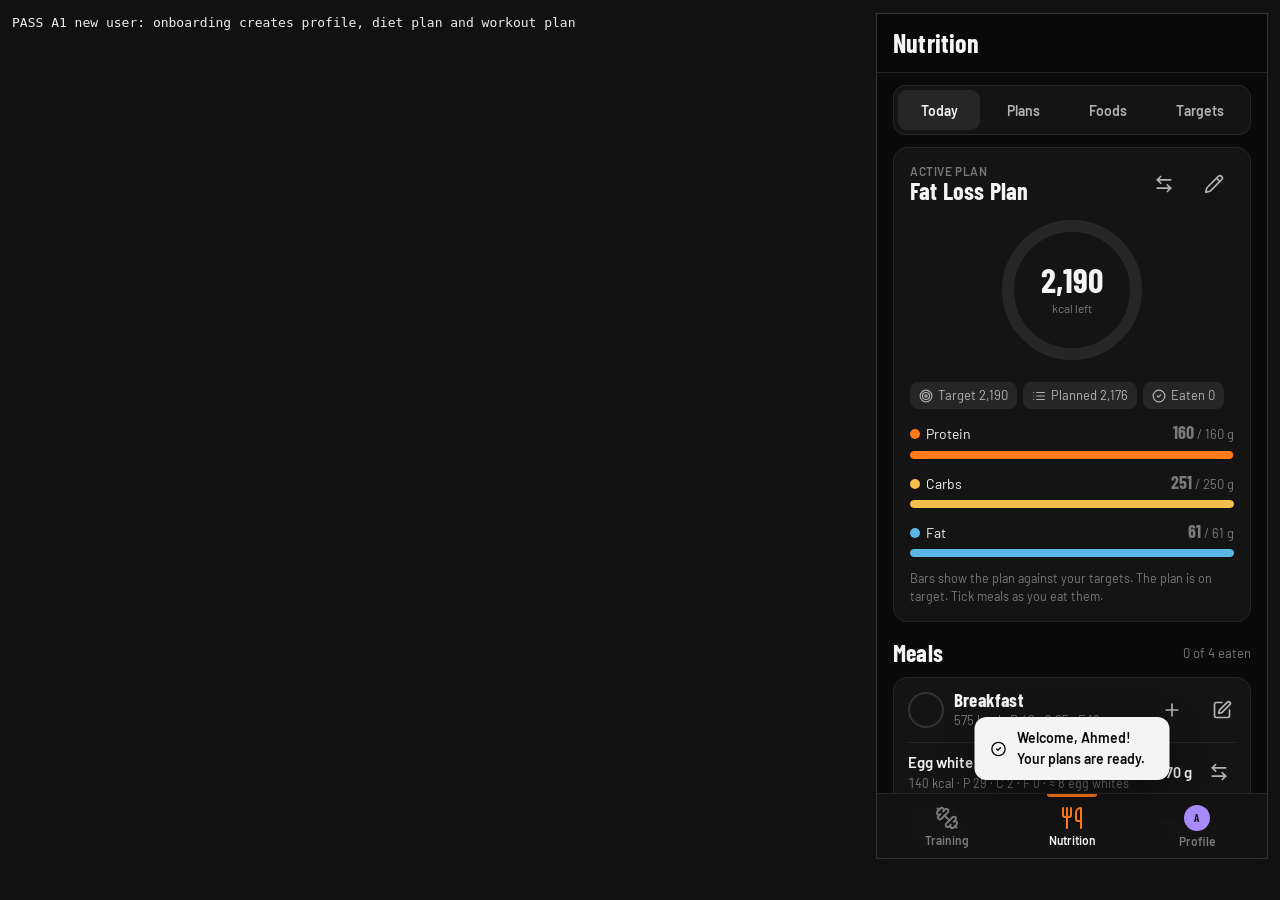
==== tests/e2e.html @ 48f354eb "Redesign: profiles, training & workouts, nutrition & meal planning - Multiple profiles on one device" ====
<!doctype html>
<html lang="en"><head><meta charset="utf-8"><title>Running e2e…</title>
<style>body{font:13px/1.5 ui-monospace,Menlo,monospace;margin:12px;background:#111;color:#eee}iframe{width:390px;height:844px;border:1px solid #333;float:right}body[data-done=pass] #out{color:#7ddc7d}body[data-done=fail] #out{color:#ff8a7a}</style></head>
<body><iframe id="app" title="app"></iframe><pre id="out">Running…</pre>
<script type="module">
// End-to-end user flows from the brief (A–G), driven against the real app in an iframe.
const fr = document.getElementById("app"), out = document.getElementById("out"), log = [];
const sleep = ms => new Promise(r => setTimeout(r, ms));
let errors = [];
const W = () => fr.contentWindow, D = () => fr.contentDocument;
async function load(hash = "") {
  fr.src = "/?t=" + Date.now() + hash;   // new query string forces a full reload (a hash-only change wouldn't)
  await new Promise(r => fr.onload = r);
  W().addEventListener("error", e => errors.push(e.message));
  W().addEventListener("unhandledrejection", e => errors.push(String(e.reason && e.reason.message || e.reason)));
  await until(() => D().querySelector("#view"), "app rendered");
}
async function until(fn, what, ms = 4000) { const t = Date.now(); while (Date.now() - t < ms) { try { const v = fn(); if (v) return v; } catch (e) {} await sleep(30); } throw new Error("timeout: " + what); }
const $ = s => D().querySelector(s), $$ = s => [...D().querySelectorAll(s)];
async function click(sel, what) { const el = typeof sel === "string" ? await until(() => $(sel), what || sel) : sel; el.click(); await sleep(60); return el; }
async function clickText(sel, text) { const el = await until(() => $$(sel).find(e => e.textContent.trim().includes(text)), `${sel} "${text}"`); el.click(); await sleep(60); return el; }
async function type(sel, val) { const el = await until(() => $(sel), sel); el.value = val; el.dispatchEvent(new Event("input", {bubbles: true})); el.dispatchEvent(new Event("change", {bubbles: true})); await sleep(30); }
const dlg = () => $$("dialog[open]").pop();
const inDlg = s => dlg() && dlg().querySelector(s);
const db = () => JSON.parse(localStorage.getItem("mangafit.db"));
const active = () => { const d = db(); return d.profiles[d.activeProfileId]; };
const ok = (c, m) => { if (!c) throw new Error(m); };
async function step(name, fn) { try { await fn(); if (errors.length) throw new Error("JS error: " + errors.join(" | ")); log.push("PASS " + name); } catch (e) { log.push("FAIL " + name + " — " + e.message); errors = []; } out.textContent = log.join("\n"); document.title = "RUNNING ¦ " + log.join(" ¦ "); }

async function onboard(name, age, {sex = "male", h = 178, w = 80, tpl = "upperlower"} = {}) {
  await load("#/new");
  await type("#nm", name); await type("#ag", age); if (sex === "female") await click('[data-k="sex"][data-v="female"]');
  await click('button[type=submit]');
  if ($("#oberr") && $("#oberr").textContent) return $("#oberr").textContent;
  await type("#hc", h); await type("#wk", w); await click('button[type=submit]');
  await click('[data-k="activity"][data-v="moderate"]'); await click('button[type=submit]');
  await click('[data-k="goal"][data-v="lose"]'); await click('button[type=submit]');
  await click('[data-mpd="4"]'); await click('button[type=submit]');
  await click('[data-multi="preferred"][data-v="chicken_breast_c"]'); await click('[data-multi="preferred"][data-v="rice_white_c"]'); await click('[data-multi="allergies"][data-v="treenut"]');
  await click('button[type=submit]');
  await click(`[data-tpl="${tpl}"]`); await click('button[type=submit]');
  await until(() => location && fr.contentWindow.location.hash.startsWith("#/nutrition"), "landed on nutrition");
  return "";
}

localStorage.clear();

await step("A1 new user: onboarding creates profile, diet plan and workout plan", async () => {
  const err = await onboard("Ahmed", 30); ok(!err, err);
  const p = active(); ok(p.name === "Ahmed" && p.age === 30 && p.heightCm === 178, "profile fields");
  ok(Object.keys(p.nutrition.plans).length === 1 && p.nutrition.plans[p.nutrition.activePlanId].meals.length === 4, "diet plan with 4 meals");
  ok(p.training.plans[p.training.activePlanId].name === "Upper / Lower", "workout plan from template");
  ok(p.allergies.includes("treenut") && p.preferred.includes("chicken_breast_c"), "preferences saved");
  const ids = Object.values(p.nutrition.plans)[0].meals.flatMap(m => m.items.map(i => i.foodId));
  ok(!ids.some(id => ["almonds", "walnuts", "cashews", "pistachios", "almond_butter", "almond_milk", "granola"].includes(id)), "no tree nuts generated");
  await until(() => $(".ring"), "dashboard ring");
});
await step("A2 reopen: data persists and lands on the profile picker", async () => {
  await load("#/profiles");
  ok($$(".pcard").length === 1 && $(".pcard.active"), "active profile card shown");
  await click("[data-open]"); await until(() => $(".exc") || $(".dayb"), "workout screen");
  ok(active().name === "Ahmed", "same profile");
});
await step("G duplicate profiles: same name+age blocked, case-insensitive", async () => {
  const err = await onboard("  AHMED ", 30); ok(/already exists/.test(err), "blocked: " + err);
  ok(Object.keys(db().profiles).length === 1, "still one profile");
  const e2 = await onboard("Ahmed", 31); ok(!e2, "same name, different age allowed");
  const e3 = await onboard("Omar", 30); ok(!e3, "different name, same age allowed");
  ok(Object.keys(db().profiles).length === 3, "three profiles");
});
await step("F switch profiles: data stays isolated", async () => {
  const d = db(), ahmed = Object.values(d.profiles).find(p => p.name === "Ahmed" && p.age === 30), omar = Object.values(d.profiles).find(p => p.name === "Omar");
  const before = JSON.stringify(ahmed.nutrition);
  await load("#/profiles"); ok($$(".pcard").length === 3, "all profiles listed");
  await click(`[data-open="${omar.id}"]`); await load("#/training/progress");
  await type("#wkg", "91.5"); await click("#wf button[type=submit]");
  ok(active().id === omar.id && active().weights.some(w => w.kg === 91.5), "Omar's weight saved");
  await load("#/me"); await click(`[data-switch="${ahmed.id}"]`);
  ok(active().id === ahmed.id, "switched back");
  const a2 = db().profiles[ahmed.id]; ok(!a2.weights.some(w => w.kg === 91.5), "Ahmed's weights unchanged"); ok(JSON.stringify(a2.nutrition) === before, "Ahmed's nutrition unchanged");
});
await step("C multiple diet plans: create, duplicate, switch — others unchanged", async () => {
  await load("#/nutrition/plans");
  await click('[data-a="new"]'); await click(inDlg('[data-g="gain"]')); await type("dialog[open] #npn", "Bulk Plan"); await click(inDlg("[data-ok]"));
  await until(() => Object.values(active().nutrition.plans).some(p => p.name === "Bulk Plan"), "plan created");
  const p = active(), cut = Object.values(p.nutrition.plans).find(x => x.name === "Fat Loss Plan"), bulk = Object.values(p.nutrition.plans).find(x => x.name === "Bulk Plan");
  ok(bulk.goal === "gain" && bulk.meals.length === 4, "generated bulk plan");
  ok(p.nutrition.activePlanId === cut.id, "creating didn't change active plan");
  const cutBefore = JSON.stringify(cut);
  await load("#/nutrition/plans"); await click(`[data-plan="${bulk.id}"] [data-a="activate"]`);
  ok(active().nutrition.activePlanId === bulk.id, "bulk active"); ok(JSON.stringify(active().nutrition.plans[cut.id]) === cutBefore, "cut plan unchanged");
  await click(`[data-plan="${cut.id}"] [data-a="dup"]`);
  ok(Object.keys(active().nutrition.plans).length === 3, "duplicated");
});
await step("D replace food: two options, only that item changes, totals update", async () => {
  await load("#/nutrition/today");
  const plan0 = active().nutrition.plans[active().nutrition.activePlanId], meal = plan0.meals[1], target = meal.items.find(i => i.foodId !== "broccoli_c" && i.foodId !== "cucumber") || meal.items[0];
  const others = JSON.stringify(meal.items.filter(i => i.id !== target.id)), otherMeals = JSON.stringify(plan0.meals.filter(m => m.id !== meal.id));
  await click(`[data-meal="${meal.id}"] [data-item="${target.id}"] [data-a="replace"]`);
  await until(() => inDlg("[data-pick]"), "options");
  ok(dlg().querySelectorAll("[data-pick]").length === 2, "two alternatives");
  await click(inDlg('[data-pick="0"]'));
  const plan1 = active().nutrition.plans[plan0.id], m1 = plan1.meals.find(m => m.id === meal.id), t1 = m1.items.find(i => i.id === target.id);
  ok(t1.foodId !== target.foodId, "food replaced"); ok(JSON.stringify(m1.items.filter(i => i.id !== target.id)) === others, "other items untouched");
  ok(JSON.stringify(plan1.meals.filter(m => m.id !== meal.id)) === otherMeals, "other meals untouched");
  await until(() => $(`[data-item="${target.id}"] .title`) && !$(`[data-item="${target.id}"] .title`).textContent.includes("Unknown"), "re-rendered");
});
await step("Meal editor: quantity change, ml↔L unit conversion, add food, remove", async () => {
  await load("#/nutrition/today");
  const plan = active().nutrition.plans[active().nutrition.activePlanId], meal = plan.meals[0];
  await click(`[data-meal="${meal.id}"] [data-a="edit"]`);
  const row = await until(() => inDlg("[data-item]"), "edit rows");
  const inp = row.querySelector(".q"); inp.value = 123; inp.dispatchEvent(new Event("input", {bubbles: true})); await sleep(500);
  ok(active().nutrition.plans[plan.id].meals[0].items.find(i => i.id === row.dataset.item).qty === 123, "qty saved");
  await click(inDlg("[data-add]"));
  await type("dialog[open] #fq", "milk 2"); await click(await until(() => inDlg('[data-food="milk_2"]'), "milk result"));
  ok(inDlg("#au").value === "ml", "liquid defaults to ml");
  const au = inDlg("#au"); au.value = "L"; au.dispatchEvent(new Event("change", {bubbles: true})); await sleep(50);
  ok(Math.abs(parseFloat(inDlg("#aq").value) - 0.25) < 1e-9, "250 ml shown as 0.25 L");
  await click(inDlg('[data-a="add"]'));
  const it = active().nutrition.plans[plan.id].meals[0].items.find(i => i.foodId === "milk_2"); ok(it && it.unit === "L" && it.qty === 0.25, "milk added in litres");
  ok(dlg() && dlg().querySelector(`[data-item="${it.id}"]`), "editor list refreshed");
  await click(dlg().querySelector(`[data-item="${it.id}"] [data-a="rm"]`));
  ok(!active().nutrition.plans[plan.id].meals[0].items.some(i => i.id === it.id), "removed");
  await click(inDlg("[data-close]"));
});
await step("Custom food + favourites", async () => {
  await load("#/nutrition/foods"); await click('[data-a="custom"]');
  await type("dialog[open] #cn", "Protein bar X"); await type("dialog[open] #ck", "380"); await type("dialog[open] #cp", "30"); await type("dialog[open] #cc", "40"); await type("dialog[open] #cfa", "11");
  await click(inDlg("[data-ok]"));
  const cf = Object.values(active().nutrition.customFoods)[0]; ok(cf && cf.name === "Protein bar X" && cf.role === "carb", "custom saved");
  await until(() => $(`[data-food="${cf.id}"]`), "listed in My foods"); await click(`[data-fav="${cf.id}"]`);
  ok(active().nutrition.favorites.includes(cf.id), "favourited");
});
await step("E replace exercise: two alternatives, only that slot changes", async () => {
  await load("#/training/workout");
  const plan = active().training.plans[active().training.activePlanId], day = plan.days[0], slot = day.exercises[0];
  const rest = JSON.stringify(plan.days.map(d => (d.exercises || []).filter(e => e.id !== slot.id)));
  await click(`.exc[data-slot="${slot.id}"] [data-a="replace"]`);
  await until(() => inDlg("[data-pick]"), "alternatives");
  ok(dlg().querySelectorAll("[data-pick]").length === 2, "two alternatives");
  const pick = inDlg("[data-pick]").dataset.pick; await click(inDlg("[data-pick]"));
  const p2 = active().training.plans[plan.id], s2 = p2.days[0].exercises.find(e => e.id === slot.id);
  ok(s2.exId === pick && s2.exId !== slot.exId, "replaced"); ok(s2.sets === slot.sets && s2.reps === slot.reps, "volume kept");
  ok(JSON.stringify(p2.days.map(d => (d.exercises || []).filter(e => e.id !== slot.id))) === rest, "rest of plan unchanged");
});
await step("Workout logging: log sets, done state, progress", async () => {
  await load("#/training/workout");
  const plan = active().training.plans[active().training.activePlanId], slot = plan.days[0].exercises[1];
  for (let s = 1; s <= slot.sets; s++) {
    const row = await until(() => $(`.exc[data-slot="${slot.id}"] [data-set="${s}"]`)?.closest(".setrow"), "set row " + s);
    row.querySelector("[name=kg]").value = 60; row.querySelector("[name=reps]").value = 8; await click(row.querySelector(".ck"));
  }
  ok(active().training.logs.filter(l => l.ex === slot.exId && l.s > 0).length === slot.sets, "sets logged");
  await until(() => $(`.exc.done[data-slot="${slot.id}"]`), "marked done");
  await click(`.exc[data-slot="${slot.id}"] [data-a="unlock"]`); await until(() => $(`.exc[data-slot="${slot.id}"] .setrow`), "unlocked for editing");
  D().querySelector("#rest [data-t=skip]")?.click();
  await load("#/training/progress"); await until(() => $("#lchart svg"), "strength chart");
});
await step("Workout plans: duplicate is independent, rename, delete with confirm", async () => {
  await load("#/training/plans");
  const pl = active().training.plans[active().training.activePlanId];
  await click(`[data-plan="${pl.id}"] [data-a="dup"]`);
  const copy = Object.values(active().training.plans).find(x => x.id !== pl.id); ok(copy && copy.name.includes("copy"), "copy made");
  await click(`[data-plan="${copy.id}"] [data-a="edit"]`); await until(() => $("#days"), "editor");
  const s0 = copy.days[0].exercises[0]; await click(`[data-slot="${s0.id}"] [data-a="s+"]`);
  ok(active().training.plans[copy.id].days[0].exercises[0].sets === s0.sets + 1, "copy edited"); ok(active().training.plans[pl.id].days[0].exercises[0].sets === pl.days[0].exercises[0].sets, "original untouched");
  await load("#/training/plans"); await click(`[data-plan="${copy.id}"] [data-a="del"]`); await click(inDlg('[data-v="1"]'));
  ok(!active().training.plans[copy.id], "deleted"); ok(active().training.plans[pl.id], "original kept");
});
await step("Library: search, filter, detail sheet", async () => {
  await load("#/training/library"); await type("#lq", "bench"); await until(() => $$("#lres [data-ex]").length > 2, "results");
  await click('[data-group="chest"]'); await click("#lres [data-ex]"); await until(() => inDlg(".steps-list"), "detail");
});
await step("Profile edit: duplicate blocked on rename, valid edit recalculates", async () => {
  await load("#/edit"); await type("#nm", "omar"); await click('button[type=submit]');
  ok(/already exists/.test($("#oberr").textContent), "rename to existing name+age blocked");
});
await step("Migration from the old app (v1 keys)", async () => {
  localStorage.clear();
  localStorage.setItem("recompUser", JSON.stringify({name: "Mohamed", age: 28, prog: "fullbody"}));
  localStorage.setItem("recompMacros", JSON.stringify({kg: "80", cm: "178", sex: "m", act: "1.55", goal: "recomp"}));
  localStorage.setItem("recompProgress:mohamed", JSON.stringify({w: [{d: "2026-10-01", kg: 81}], l: [{d: "2026-10-02", ex: "Flat Bench Press", kg: 70, reps: 6, s: 1}], goal: 78}));
  await load("#/training/workout"); await until(() => $(".dayb"), "workout loaded");
  const p = active(); ok(p.name === "Mohamed" && p.training.plans[p.training.activePlanId].name === "Full Body", "old program became a plan");
  ok(Object.keys(p.nutrition.plans).length === 1, "diet plan generated"); ok(p.training.logs.length === 1, "old sets kept");
});

const pass = log.filter(l => l.startsWith("PASS")).length;
out.textContent = log.join("\n") + `\n\n${pass}/${log.length} flows passed`;
document.title = `DONE ${pass}/${log.length} ¦ ` + log.join(" ¦ ");
document.body.dataset.done = pass === log.length ? "pass" : "fail";
</script></body></html>
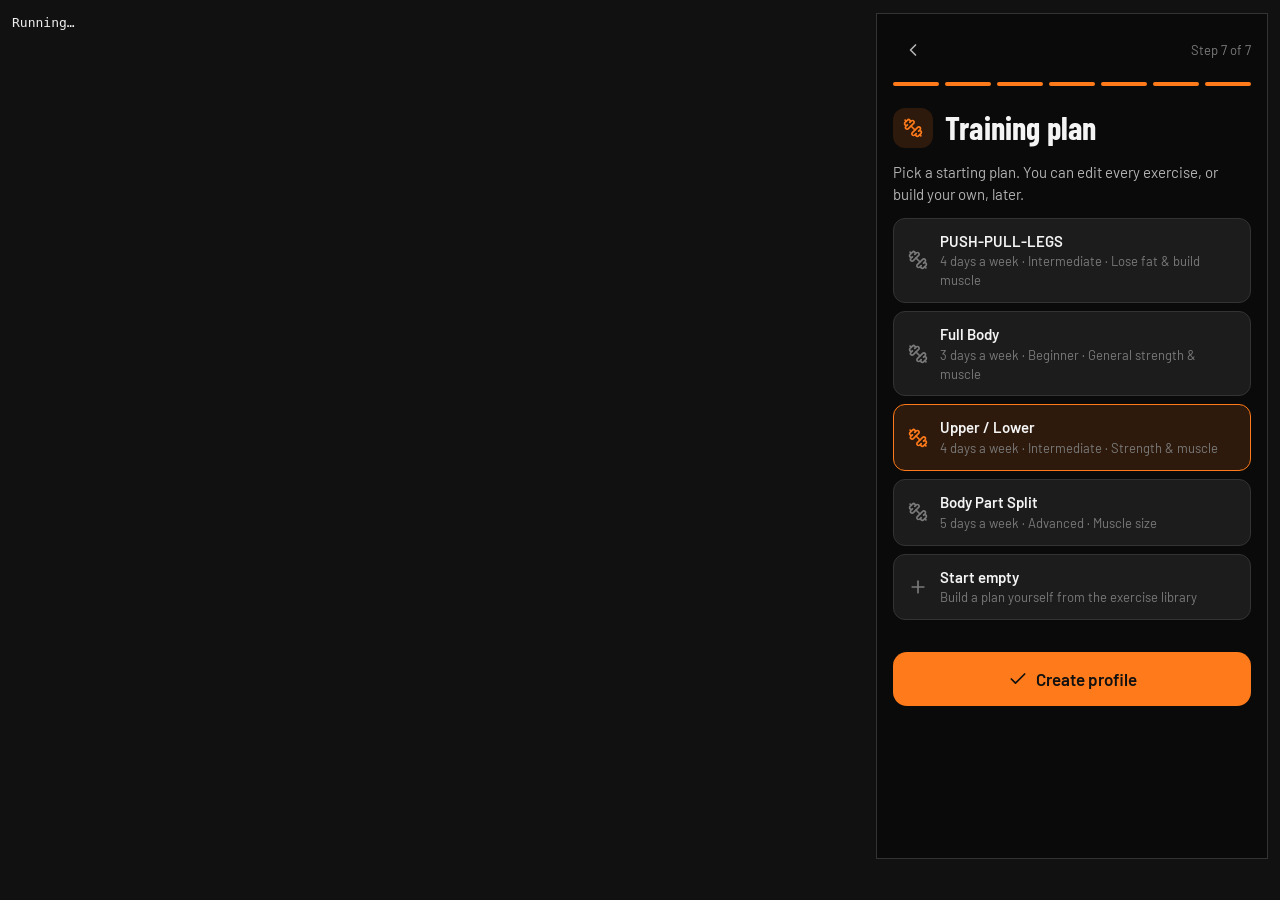
==== commit 774859d7: "Unified food preferences: one like/neutral/dislike state per food - Replace separate liked/disliked " ====
--- a/tests/e2e.html
+++ b/tests/e2e.html
@@ -36,7 +36,10 @@
   await click('[data-k="activity"][data-v="moderate"]'); await click('button[type=submit]');
   await click('[data-k="goal"][data-v="lose"]'); await click('button[type=submit]');
   await click('[data-mpd="4"]'); await click('button[type=submit]');
-  await click('[data-multi="preferred"][data-v="chicken_breast_c"]'); await click('[data-multi="preferred"][data-v="rice_white_c"]'); await click('[data-multi="allergies"][data-v="treenut"]');
+  await click('[data-multi="allergies"][data-v="treenut"]');
+  await click('.pref-row[data-id="chicken_breast_c"] [data-s="like"]'); await click('.pref-row[data-id="rice_white_c"] [data-s="like"]');
+  await click('.pref-row[data-id="egg"] [data-s="like"]'); await click('.pref-row[data-id="egg"] [data-s="dislike"]');   // like → dislike replaces
+  ok($('.pref-row[data-id="almonds"] [data-s="like"]').disabled, "can't like a food you're allergic to");
   await click('button[type=submit]');
   await click(`[data-tpl="${tpl}"]`); await click('button[type=submit]');
   await until(() => location && fr.contentWindow.location.hash.startsWith("#/nutrition"), "landed on nutrition");
@@ -50,7 +53,8 @@
   const p = active(); ok(p.name === "Ahmed" && p.age === 30 && p.heightCm === 178, "profile fields");
   ok(Object.keys(p.nutrition.plans).length === 1 && p.nutrition.plans[p.nutrition.activePlanId].meals.length === 4, "diet plan with 4 meals");
   ok(p.training.plans[p.training.activePlanId].name === "Upper / Lower", "workout plan from template");
-  ok(p.allergies.includes("treenut") && p.preferred.includes("chicken_breast_c"), "preferences saved");
+  ok(p.allergies.includes("treenut") && p.foodPrefs.chicken_breast_c === "like" && p.foodPrefs.egg === "dislike", "preferences saved");
+  ok(!Object.values(p.nutrition.plans)[0].meals.some(m => m.items.some(i => i.foodId === "egg")), "disliked egg not in generated plan");
   const ids = Object.values(p.nutrition.plans)[0].meals.flatMap(m => m.items.map(i => i.foodId));
   ok(!ids.some(id => ["almonds", "walnuts", "cashews", "pistachios", "almond_butter", "almond_milk", "granola"].includes(id)), "no tree nuts generated");
   await until(() => $(".ring"), "dashboard ring");
@@ -176,6 +180,21 @@
   await load("#/edit"); await type("#nm", "omar"); await click('button[type=submit]');
   ok(/already exists/.test($("#oberr").textContent), "rename to existing name+age blocked");
 });
+await step("Food Preferences page: search, filter, three states, reset + undo, isolated per profile", async () => {
+  await load("#/prefs"); await until(() => $(".pref-row"), "rows");
+  await type("#pq", "salm"); ok($$(".pref-row").every(r => /salm/i.test(r.textContent)), "search filters");
+  await click('.pref-row[data-id="salmon_c"] [data-s="like"]'); ok(active().foodPrefs.salmon_c === "like", "saved immediately");
+  await click('.pref-row[data-id="salmon_c"] [data-s="dislike"]'); ok(active().foodPrefs.salmon_c === "dislike", "replaced");
+  ok($('.pref-row[data-id="salmon_c"] [data-s="like"]').getAttribute("aria-checked") === "false", "UI shows one state");
+  await click('.pref-row[data-id="salmon_c"] [data-s="neutral"]'); ok(!("salmon_c" in active().foodPrefs), "neutral clears");
+  await type("#pq", ""); await click('[data-filter="like"]'); ok($$(".pref-row").every(r => r.dataset.state === "like") && $$(".pref-row").length >= 2, "liked filter");
+  await click('[data-cat="grains"]'); ok($$(".pref-row").every(r => r.dataset.state === "like"), "filter + category combine");
+  const before = JSON.stringify(active().foodPrefs);
+  await click("[data-reset]"); ok(Object.keys(active().foodPrefs).length === 0, "reset");
+  D().querySelector("#toast button").click(); await sleep(80); ok(JSON.stringify(active().foodPrefs) === before, "undo restores");
+  const other = Object.values(db().profiles).find(p => p.id !== active().id && p.name === "Omar");
+  ok(Object.keys(other.foodPrefs || {}).every(k => k !== "salmon_c"), "other profile unaffected");
+});
 await step("Migration from the old app (v1 keys)", async () => {
   localStorage.clear();
   localStorage.setItem("recompUser", JSON.stringify({name: "Mohamed", age: 28, prog: "fullbody"}));
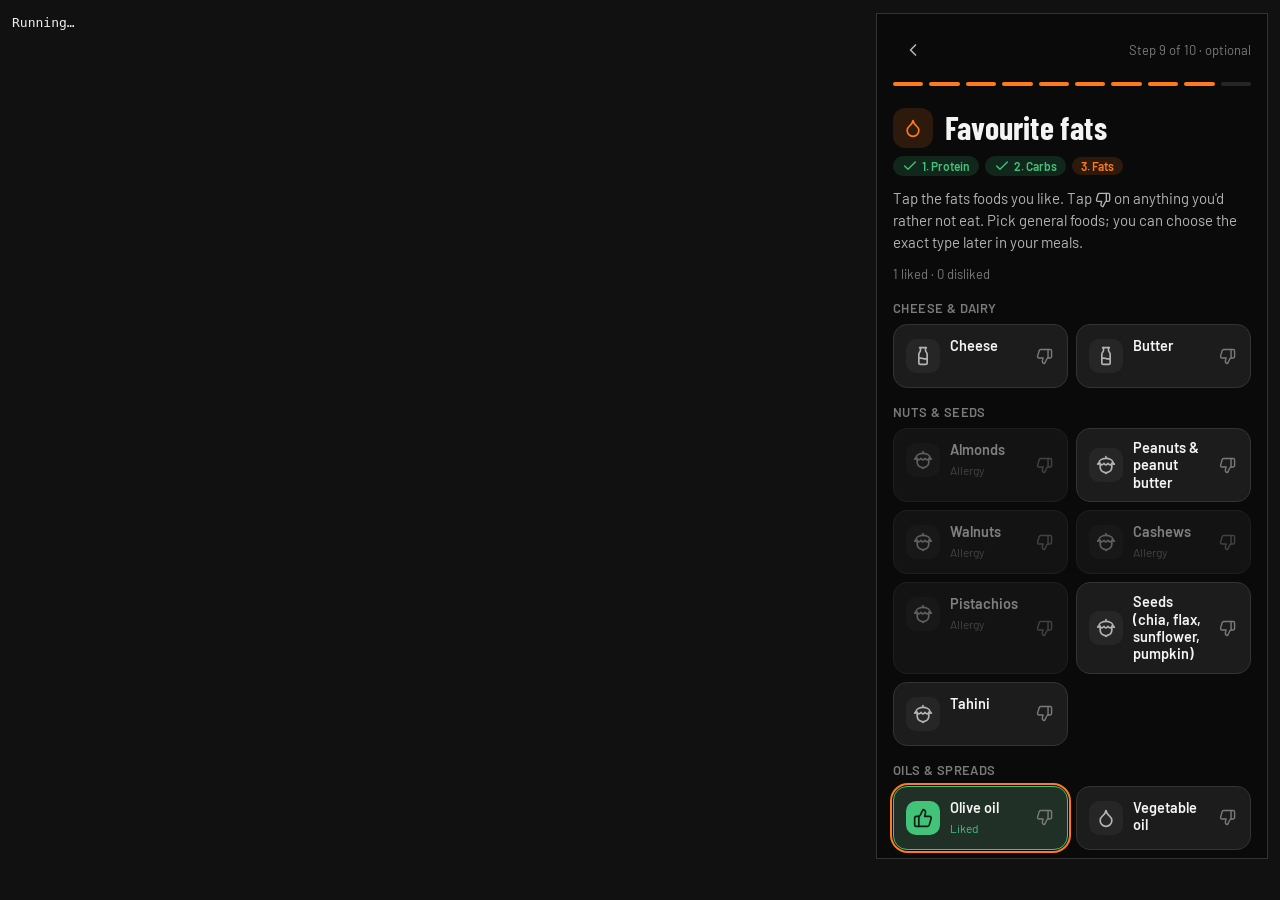
==== commit b4f6db50: "Food preferences by category (Protein → Carbs → Fats) with general foods - Preferences are chosen pe" ====
--- a/tests/e2e.html
+++ b/tests/e2e.html
@@ -36,11 +36,14 @@
   await click('[data-k="activity"][data-v="moderate"]'); await click('button[type=submit]');
   await click('[data-k="goal"][data-v="lose"]'); await click('button[type=submit]');
   await click('[data-mpd="4"]'); await click('button[type=submit]');
-  await click('[data-multi="allergies"][data-v="treenut"]');
-  await click('.pref-row[data-id="chicken_breast_c"] [data-s="like"]'); await click('.pref-row[data-id="rice_white_c"] [data-s="like"]');
-  await click('.pref-row[data-id="egg"] [data-s="like"]'); await click('.pref-row[data-id="egg"] [data-s="dislike"]');   // like → dislike replaces
-  ok($('.pref-row[data-id="almonds"] [data-s="like"]').disabled, "can't like a food you're allergic to");
-  await click('button[type=submit]');
+  await click('[data-multi="allergies"][data-v="treenut"]'); await click('button[type=submit]');
+  // Protein → Carbs → Fats, one category per screen, general foods only
+  ok(!$('[data-g="eggs"]').textContent.match(/boiled|white/i) && !$$('.ptile').some(t => /raw|roasted|cooked/i.test(t.textContent)), "general names only");
+  await click('[data-g="chicken"] [data-a="like"]'); await click('[data-g="eggs"] [data-a="like"]'); await click('[data-g="eggs"] [data-a="dislike"]');   // like → dislike replaces
+  ok(/Next: Carbs/.test($('button[type=submit]').textContent), "next goes to carbs"); await click('button[type=submit]');
+  await click('[data-g="rice"] [data-a="like"]'); await click('button[type=submit]');
+  ok($('[data-g="almonds"] [data-a="like"]').disabled, "can't like a food you're allergic to");
+  await click('[data-g="oliveoil"] [data-a="like"]'); await click('button[type=submit]');
   await click(`[data-tpl="${tpl}"]`); await click('button[type=submit]');
   await until(() => location && fr.contentWindow.location.hash.startsWith("#/nutrition"), "landed on nutrition");
   return "";
@@ -53,7 +56,7 @@
   const p = active(); ok(p.name === "Ahmed" && p.age === 30 && p.heightCm === 178, "profile fields");
   ok(Object.keys(p.nutrition.plans).length === 1 && p.nutrition.plans[p.nutrition.activePlanId].meals.length === 4, "diet plan with 4 meals");
   ok(p.training.plans[p.training.activePlanId].name === "Upper / Lower", "workout plan from template");
-  ok(p.allergies.includes("treenut") && p.foodPrefs.chicken_breast_c === "like" && p.foodPrefs.egg === "dislike", "preferences saved");
+  ok(p.allergies.includes("treenut") && p.foodPrefs.chicken_breast_c === "like" && p.foodPrefs.chicken_breast_r === "like" && p.foodPrefs.egg === "dislike" && p.foodPrefs.egg_boiled === "dislike", "group preferences saved on every variant");
   ok(!Object.values(p.nutrition.plans)[0].meals.some(m => m.items.some(i => i.foodId === "egg")), "disliked egg not in generated plan");
   const ids = Object.values(p.nutrition.plans)[0].meals.flatMap(m => m.items.map(i => i.foodId));
   ok(!ids.some(id => ["almonds", "walnuts", "cashews", "pistachios", "almond_butter", "almond_milk", "granola"].includes(id)), "no tree nuts generated");
@@ -181,14 +184,14 @@
   ok(/already exists/.test($("#oberr").textContent), "rename to existing name+age blocked");
 });
 await step("Food Preferences page: search, filter, three states, reset + undo, isolated per profile", async () => {
-  await load("#/prefs"); await until(() => $(".pref-row"), "rows");
-  await type("#pq", "salm"); ok($$(".pref-row").every(r => /salm/i.test(r.textContent)), "search filters");
-  await click('.pref-row[data-id="salmon_c"] [data-s="like"]'); ok(active().foodPrefs.salmon_c === "like", "saved immediately");
-  await click('.pref-row[data-id="salmon_c"] [data-s="dislike"]'); ok(active().foodPrefs.salmon_c === "dislike", "replaced");
-  ok($('.pref-row[data-id="salmon_c"] [data-s="like"]').getAttribute("aria-checked") === "false", "UI shows one state");
-  await click('.pref-row[data-id="salmon_c"] [data-s="neutral"]'); ok(!("salmon_c" in active().foodPrefs), "neutral clears");
-  await type("#pq", ""); await click('[data-filter="like"]'); ok($$(".pref-row").every(r => r.dataset.state === "like") && $$(".pref-row").length >= 2, "liked filter");
-  await click('[data-cat="grains"]'); ok($$(".pref-row").every(r => r.dataset.state === "like"), "filter + category combine");
+  await load("#/prefs"); await until(() => $(".ptile"), "tiles");
+  ok($$(".ptile").every(t => t.closest("#pgrid")) && $('[data-role="protein"][aria-selected="true"]'), "starts on protein");
+  await type("#pgrid input", "salm"); ok($$(".ptile").length === 1, "search filters");
+  await click('[data-g="salmon"] [data-a="like"]'); ok(active().foodPrefs.salmon_c === "like" && active().foodPrefs.salmon_r === "like", "saved immediately on all variants");
+  await click('[data-g="salmon"] [data-a="dislike"]'); ok(active().foodPrefs.salmon_c === "dislike", "replaced");
+  ok($('[data-g="salmon"] [data-a="like"]').getAttribute("aria-pressed") === "false", "UI shows one state");
+  await click('[data-g="salmon"] [data-a="dislike"]'); ok(!("salmon_c" in active().foodPrefs), "tap again clears");
+  await click('[data-go="carb"]'); ok($('[data-role="carb"][aria-selected="true"]') && $('[data-g="rice"]'), "next category");
   const before = JSON.stringify(active().foodPrefs);
   await click("[data-reset]"); ok(Object.keys(active().foodPrefs).length === 0, "reset");
   D().querySelector("#toast button").click(); await sleep(80); ok(JSON.stringify(active().foodPrefs) === before, "undo restores");
